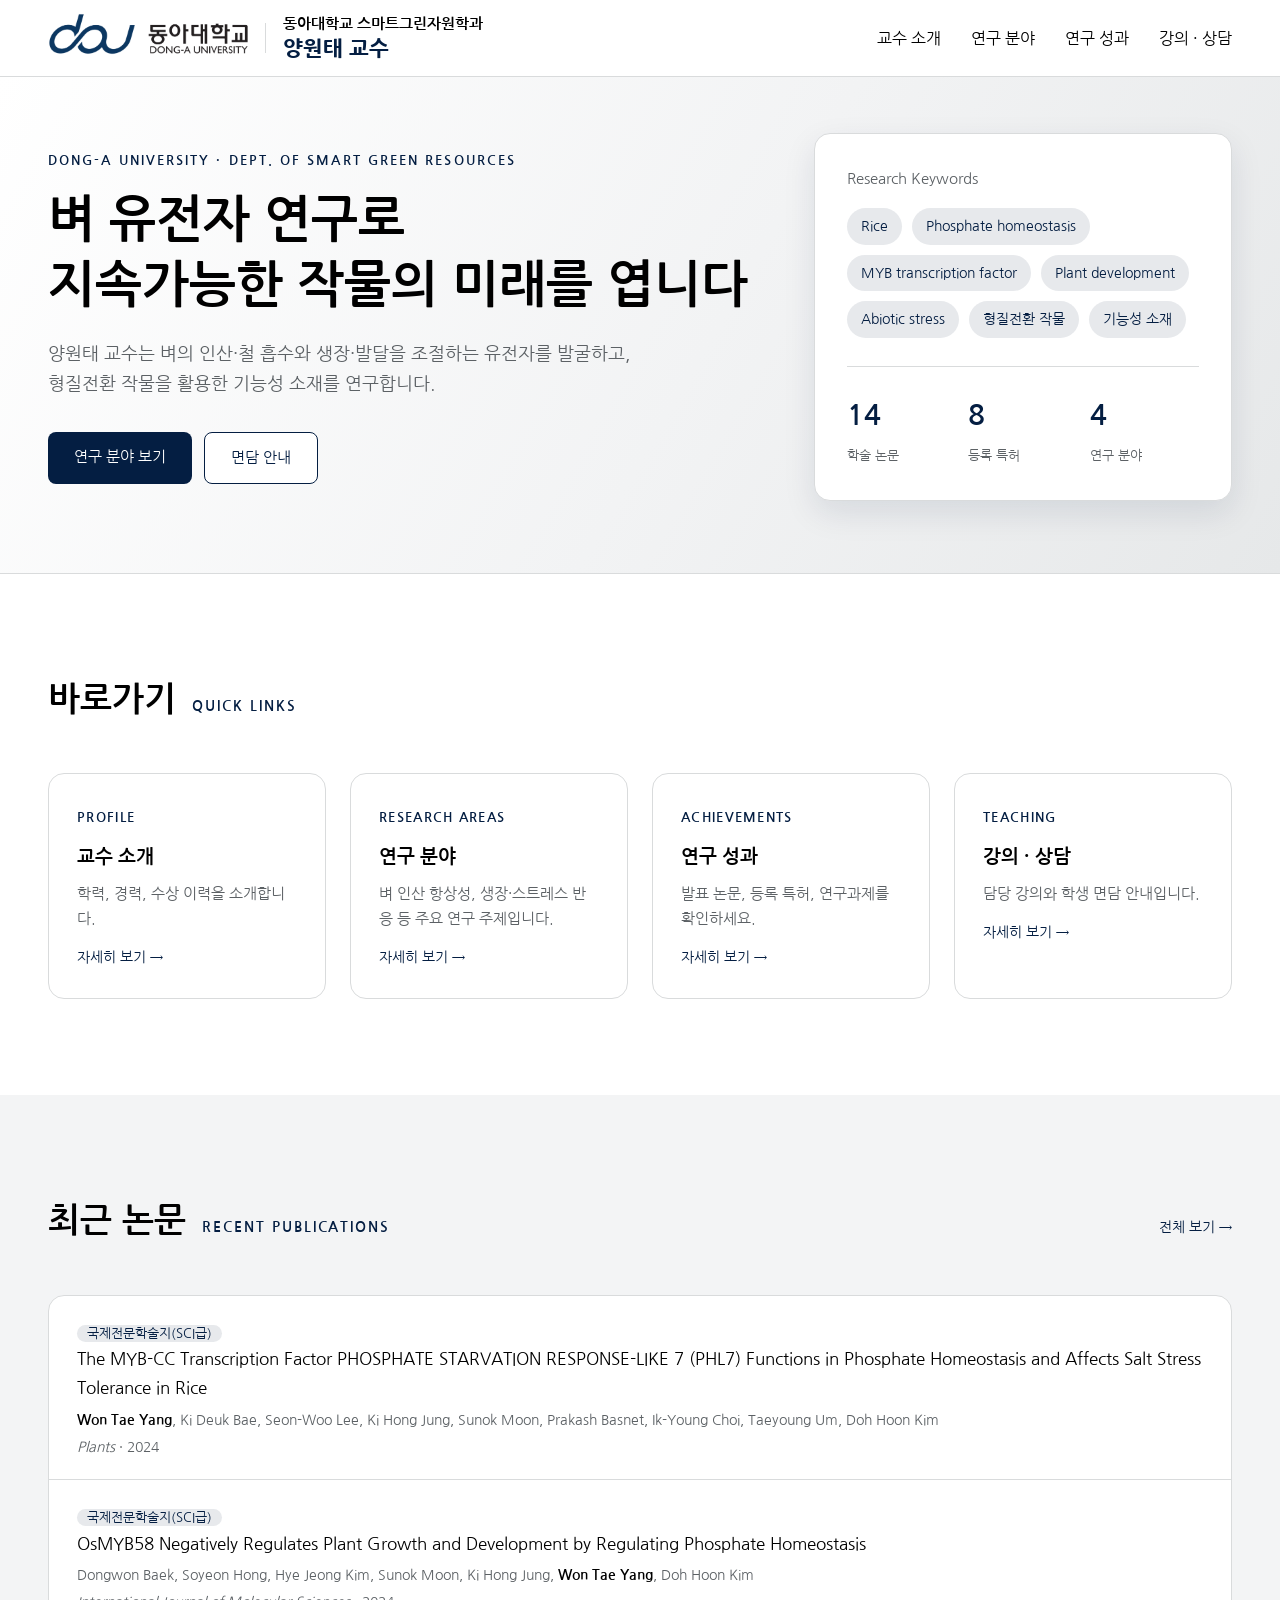
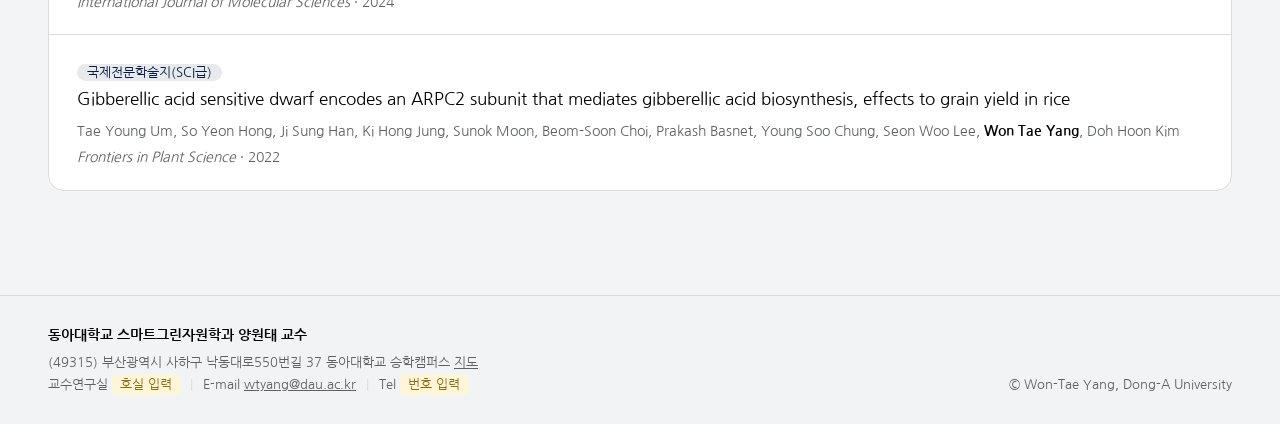
==== index.html @ 700a0b3d "Initial site for Prof. Won-Tae Yang - Pages: home, profile, research areas, achievements (papers/pat" ====
<!doctype html>
<html lang="ko" data-theme="light">
<head>
<meta charset="utf-8">
<meta name="viewport" content="width=1280">
<title>양원태 교수 · 동아대학교 스마트그린자원학과</title>
<link href="https://fonts.googleapis.com/css2?family=Nanum+Gothic:wght@400;700;800&display=swap" rel="stylesheet">
<link rel="stylesheet" href="styles.css">
</head>
<body>

<header class="nav">
  <div class="wrap">
    <a class="brand" href="index.html"><img class="brand-logo" src="images/donga-logo.png" alt="동아대학교"><span class="brand-text"><span class="brand-dept">동아대학교 스마트그린자원학과</span><span class="brand-name"><b>양원태 교수</b></span></span></a>
    <nav><ul>
      <li><a href="about.html">교수 소개</a></li>
      <li><a href="research.html">연구 분야</a></li>
      <li><a href="achievements.html">연구 성과</a></li>
      <li><a href="teaching.html">강의 · 상담</a></li>
    </ul></nav>
  </div>
</header>

<div class="hero">
  <div class="wrap">
    <div>
      <div class="eyebrow">Dong-A University · Dept. of Smart Green Resources</div>
      <h1>벼 유전자 연구로<br>지속가능한 작물의 미래를 엽니다</h1>
      <p>양원태 교수는 벼의 인산·철 흡수와 생장·발달을 조절하는 유전자를 발굴하고,<br>형질전환 작물을 활용한 기능성 소재를 연구합니다.</p>
      <div class="btns">
        <a class="btn primary" href="research.html">연구 분야 보기</a>
        <a class="btn ghost" href="teaching.html#office">면담 안내</a>
      </div>
    </div>
    <div class="keyword-box">
      <h3>Research Keywords</h3>
      <div class="tags">
        <span class="tag">Rice</span><span class="tag">Phosphate homeostasis</span><span class="tag">MYB transcription factor</span>
        <span class="tag">Plant development</span><span class="tag">Abiotic stress</span><span class="tag">형질전환 작물</span>
        <span class="tag">기능성 소재</span>
      </div>
      <div class="stats">
        <div><b id="stat-papers">–</b><span>학술 논문</span></div>
        <div><b id="stat-patents">–</b><span>등록 특허</span></div>
        <div><b>4</b><span>연구 분야</span></div>
      </div>
    </div>
  </div>
</div>

<main>
<section>
  <div class="wrap">
    <div class="sec-head"><h2>바로가기</h2><span class="en">Quick Links</span></div>
    <div class="ovgrid four">
      <a class="ovcard" href="about.html">
        <span class="en">Profile</span>
        <h3>교수 소개</h3>
        <p>학력, 경력, 수상 이력을 소개합니다.</p>
        <span class="more">자세히 보기 →</span>
      </a>
      <a class="ovcard" href="research.html">
        <span class="en">Research Areas</span>
        <h3>연구 분야</h3>
        <p>벼 인산 항상성, 생장·스트레스 반응 등 주요 연구 주제입니다.</p>
        <span class="more">자세히 보기 →</span>
      </a>
      <a class="ovcard" href="achievements.html">
        <span class="en">Achievements</span>
        <h3>연구 성과</h3>
        <p>발표 논문, 등록 특허, 연구과제를 확인하세요.</p>
        <span class="more">자세히 보기 →</span>
      </a>
      <a class="ovcard" href="teaching.html">
        <span class="en">Teaching</span>
        <h3>강의 · 상담</h3>
        <p>담당 강의와 학생 면담 안내입니다.</p>
        <span class="more">자세히 보기 →</span>
      </a>
    </div>
  </div>
</section>

<section class="alt">
  <div class="wrap">
    <div class="sec-head"><h2>최근 논문</h2><span class="en">Recent Publications</span><a class="sec-more" href="achievements.html">전체 보기 →</a></div>
    <ul class="pubs" id="recent-papers"></ul>
  </div>
</section>
</main>

<footer>
  <div class="wrap">
    <div class="foot-info">
      <b>동아대학교 스마트그린자원학과 양원태 교수</b>
      <p>(49315) 부산광역시 사하구 낙동대로550번길 37 동아대학교 승학캠퍼스 <a href="https://map.kakao.com/?q=%EB%8F%99%EC%95%84%EB%8C%80%ED%95%99%EA%B5%90%20%EC%8A%B9%ED%95%99%EC%BA%A0%ED%8D%BC%EC%8A%A4" target="_blank" rel="noopener">지도</a></p>
      <p><span>교수연구실 <span class="todo">호실 입력</span></span><span>E-mail <a href="mailto:wtyang@dau.ac.kr">wtyang@dau.ac.kr</a></span><span>Tel <span class="todo">번호 입력</span></span></p>
    </div>
    <div class="foot-copy">© Won-Tae Yang, Dong-A University</div>
  </div>
</footer>
<script src="site-data.js"></script>
<script src="achievements.js"></script>
</body>
</html>
---- styles.css ----
:root{
  --bg:#ffffff; --bg-alt:#f3f4f5; --surface:#ffffff; --ink:#000000; --muted:#5c6165; --line:#d9dbdc;
  --accent:#041e42; --accent-dark:#000000; --accent-soft:#e7e9ec; --secondary:#a2aaad;
}
*{box-sizing:border-box}
html{scroll-behavior:smooth}
body{margin:0;background:var(--bg);color:var(--ink);font-family:"Nanum Gothic",system-ui,sans-serif;line-height:1.75;font-size:16px;min-width:1100px}
a{color:var(--accent)}
.wrap{max-width:1360px;margin:0 auto;padding:0 48px}

/* Nav */
header.nav{position:sticky;top:0;z-index:10;background:rgba(255,255,255,.95);backdrop-filter:blur(8px);border-bottom:1px solid var(--line)}
header.nav .wrap{max-width:none;padding:0 48px;display:flex;align-items:center;justify-content:space-between;height:76px}
.brand{flex-shrink:0;display:flex;align-items:center;gap:16px;text-decoration:none;color:var(--ink);line-height:1.3}
.brand-logo{height:42px;width:auto;margin-bottom:8px}
.brand-text{position:relative;padding-left:18px}
.brand-text::before{content:"";position:absolute;left:0;top:50%;width:1px;height:30px;background:var(--line);transform:translateY(-50%)}
.brand-name{display:flex;align-items:baseline;gap:10px}
.brand b{font-family:"Nanum Gothic",sans-serif;font-size:21px;font-weight:800;color:var(--accent)}
.brand-dept{display:block;font-size:15px;font-weight:700;color:var(--ink);margin-bottom:2px}
nav ul{display:flex;gap:30px;list-style:none;margin:0;padding:0}
nav a{color:var(--ink);text-decoration:none;font-size:15.5px;font-weight:500;padding:26px 0;border-bottom:2px solid transparent}
nav a:hover{color:var(--accent);border-bottom-color:var(--accent)}
nav a.active{color:var(--accent);border-bottom-color:var(--accent);font-weight:700}

/* Hero (home page) */
.hero{background:linear-gradient(120deg,#ffffff 0%,#f2f3f4 55%,#e6e8e9 100%);padding:56px 0 72px;border-bottom:1px solid var(--line)}
.hero .wrap{display:grid;grid-template-columns:1.7fr 1fr;gap:56px;align-items:center}
.eyebrow{letter-spacing:.16em;font-size:13px;color:var(--accent);text-transform:uppercase;font-weight:700}
.hero h1{font-family:"Nanum Gothic",sans-serif;font-size:50px;line-height:1.3;margin:14px 0 22px;color:var(--ink)}
.hero p{font-size:17.5px;color:var(--muted);margin:0;max-width:680px}
.btns{display:flex;gap:12px;margin-top:32px}
.btn{display:inline-block;padding:12px 26px;border-radius:8px;text-decoration:none;font-weight:500;font-size:15px}
.btn.primary{background:var(--accent);color:#fff}
.btn.primary:hover{background:var(--accent-dark)}
.btn.ghost{border:1px solid var(--accent);color:var(--accent);background:#fff}
.keyword-box{background:#fff;border:1px solid var(--line);border-radius:16px;padding:32px;box-shadow:0 12px 32px rgba(4,30,66,.10)}
.keyword-box h3{margin:0 0 16px;font-size:15px;color:var(--muted);font-weight:500}
.tags{display:flex;flex-wrap:wrap;gap:10px}
.tag{background:var(--accent-soft);color:var(--accent);border-radius:999px;padding:6px 14px;font-size:14px;font-weight:500}
.stats{display:grid;grid-template-columns:repeat(3,1fr);gap:12px;margin-top:28px;padding-top:24px;border-top:1px solid var(--line)}
.stats b{display:block;font-family:"Nanum Gothic",sans-serif;font-size:28px;color:var(--accent)}
.stats span{font-size:13px;color:var(--muted)}

/* Page head (sub pages) */
.pagehead{background:linear-gradient(120deg,#ffffff 0%,#f2f3f4 100%);padding:58px 0;border-bottom:1px solid var(--line)}
.pagehead h1{font-family:"Nanum Gothic",sans-serif;font-size:36px;margin:10px 0 8px;color:var(--ink)}
.pagehead p{margin:0;color:var(--muted);font-size:16px;max-width:640px}

/* Home overview quick-links */
.ovgrid{display:grid;grid-template-columns:repeat(3,1fr);gap:24px}
.ovcard{display:block;background:var(--surface);border:1px solid var(--line);border-radius:16px;padding:28px;text-decoration:none;color:var(--ink);transition:box-shadow .2s,transform .2s}
.ovcard:hover{box-shadow:0 14px 34px rgba(0,0,0,.08);transform:translateY(-2px)}
.ovcard .en{color:var(--accent);font-size:13px;letter-spacing:.1em;text-transform:uppercase;font-weight:700}
.ovcard h3{margin:10px 0 8px;font-size:19px}
.ovcard p{margin:0;font-size:14.5px;color:var(--muted)}
.ovcard .more{display:inline-block;margin-top:14px;font-size:13.5px;color:var(--accent);font-weight:500}

.sec-head .sec-more{margin-left:auto;font-size:14px;text-decoration:none}

/* Sections */
section{padding:96px 0}
section.alt{background:var(--bg-alt)}
.sec-head{display:flex;align-items:baseline;gap:16px;margin-bottom:44px}
h2{font-family:"Nanum Gothic",sans-serif;font-size:34px;margin:0}
.sec-head .en{color:var(--accent);font-size:14px;letter-spacing:.14em;text-transform:uppercase;font-weight:700}

/* Profile */
.profile{display:grid;grid-template-columns:280px 1fr;gap:56px;align-items:start}
.photo{aspect-ratio:3/4;background:var(--accent-soft);border-radius:16px;display:flex;align-items:center;justify-content:center;color:var(--muted);font-size:14px;text-align:center;border:1px solid var(--line);overflow:hidden}
.photo img{width:100%;height:100%;object-fit:cover}
.profile h3{margin:0;font-size:30px}
.profile h3 small{font-size:17px;color:var(--muted);font-weight:400;margin-left:8px}
.affil{color:var(--muted);margin:6px 0 32px;font-size:16px}
.info{display:grid;grid-template-columns:1fr 1fr;gap:20px}
.info .item{background:var(--bg-alt);border-radius:12px;padding:20px 24px}
.info .label{font-size:16.5px;color:var(--accent);font-weight:800;letter-spacing:.04em;margin-bottom:10px}
.info .item.full{grid-column:1/-1}
.edu{list-style:none;margin:0;padding:0}
.edu li{display:flex;gap:14px;margin-bottom:8px;line-height:1.5}
.edu li:last-child{margin-bottom:0}
.edu b{flex:0 0 40px;color:var(--accent)}
.edu small{display:block;font-size:13px;color:var(--muted)}

/* Research panels (accordion) */
.rpanels{display:flex;flex-direction:column;gap:16px}
.rpanel{background:var(--surface);border:1px solid var(--line);border-radius:16px;transition:box-shadow .2s,border-color .2s}
.rpanel:hover{box-shadow:0 10px 28px rgba(0,0,0,.07)}
.rpanel[open]{border-color:var(--accent);box-shadow:0 14px 34px rgba(4,30,66,.10)}
.rpanel summary{display:flex;align-items:flex-start;gap:24px;padding:28px 32px;cursor:pointer;list-style:none}
.rpanel summary::-webkit-details-marker{display:none}
.rpanel .num{flex:0 0 48px;display:inline-flex;width:48px;height:48px;border-radius:12px;background:var(--accent-soft);color:var(--accent);align-items:center;justify-content:center;font-weight:700}
.rpanel[open] .num{background:var(--accent);color:#fff}
.rhead{flex:1;display:block}
.rhead h3{margin:0 0 2px;font-size:20px}
.rpanel summary:hover h3{color:var(--accent)}
.rhead .en{display:block;color:var(--muted);font-size:14px;font-style:italic;margin-bottom:8px}
.rhead .sum{display:block;font-size:15.5px;color:var(--muted)}
.rpanel .toggle{flex:0 0 32px;width:32px;height:32px;border-radius:50%;border:1px solid var(--line);position:relative;margin-top:8px;transition:transform .25s,background .2s}
.rpanel .toggle::before,.rpanel .toggle::after{content:"";position:absolute;left:50%;top:50%;width:12px;height:2px;background:var(--accent);transform:translate(-50%,-50%)}
.rpanel .toggle::after{transform:translate(-50%,-50%) rotate(90deg);transition:opacity .2s}
.rpanel[open] .toggle{background:var(--accent);border-color:var(--accent)}
.rpanel[open] .toggle::before{background:#fff}
.rpanel[open] .toggle::after{opacity:0}
.rdetail{display:grid;grid-template-columns:1.2fr 1fr;gap:40px;margin:0 32px;padding:28px 0 32px 72px;border-top:1px solid var(--line);animation:rfade .25s ease}
@keyframes rfade{from{opacity:0;transform:translateY(-6px)}to{opacity:1;transform:none}}
.rdetail h4{margin:0 0 12px;font-size:14px;color:var(--accent);letter-spacing:.06em}
.rdetail ul{margin:0;padding-left:18px;font-size:15px;color:var(--ink)}
.rdetail li{margin-bottom:8px}
.rdetail ul.refs{list-style:none;padding:0;color:var(--muted);font-size:14px}
.rdetail ul.refs li{display:flex;gap:10px;align-items:baseline;line-height:1.55;margin-bottom:12px}
.rdetail ul.refs .badge{flex:0 0 auto}
.rphotos{grid-column:1/-1;display:grid;grid-template-columns:repeat(3,1fr);gap:16px}
.rphotos figure{margin:0}
.rphotos a{display:block;height:200px;border-radius:12px;overflow:hidden;background:var(--bg-alt);border:1px solid var(--line)}
.rphotos img{width:100%;height:100%;object-fit:cover;transition:transform .3s}
.rphotos a:hover img{transform:scale(1.04)}
.rphotos figcaption{font-size:13.5px;color:var(--muted);margin-top:8px}
.rphotos figcaption:empty{display:none}

/* Publications */
.pub-year{font-family:"Nanum Gothic",sans-serif;font-size:21px;color:var(--ink);margin:40px 0 14px;padding-bottom:8px;border-bottom:2px solid var(--accent-soft)}
.pub-year:first-child{margin-top:0}
.pubs{list-style:none;margin:0 0 8px;padding:0;background:#fff;border:1px solid var(--line);border-radius:16px}
.pubs li{padding:20px 28px;border-top:1px solid var(--line);display:flex;gap:22px;align-items:flex-start}
.pubs li:first-child{border-top:none}
.pub-body{flex:1;min-width:0}
.ptitle{font-weight:500;font-size:16.5px}
.ptitle a{color:var(--ink);text-decoration:none}
.ptitle a:hover{color:var(--accent);text-decoration:underline}
.meta{color:var(--muted);font-size:14px;margin-top:5px}
.meta .badge{margin-right:8px}
.meta.authors b{color:var(--ink)}
.meta.journal{margin-top:2px}

/* Achievements tabs */
.tabs{display:flex;gap:8px;border-bottom:2px solid var(--line);margin-bottom:36px}
.tab{background:none;border:0;border-bottom:3px solid transparent;margin-bottom:-2px;padding:14px 28px;font:inherit;font-size:18px;color:var(--muted);cursor:pointer}
.tab span{display:inline-block;min-width:26px;margin-left:6px;padding:0 8px;border-radius:999px;background:var(--bg-alt);font-size:13px;color:var(--muted)}
.tab:hover{color:var(--accent)}
.tab.on{color:var(--accent);border-bottom-color:var(--accent);font-weight:800}
.tab.on span{background:var(--accent);color:#fff}
.tab-note{margin:0 0 28px;font-size:14px;color:var(--muted)}

/* Projects */
.ach .table td:first-child{width:170px}
.panel{background:#fff;border:1px solid var(--line);border-radius:16px;padding:32px}
.panel h3{margin:0 0 16px;font-size:19px}
.table{width:100%;border-collapse:collapse;font-size:15px}
.table th,.table td{text-align:left;padding:14px 8px;border-top:1px solid var(--line);vertical-align:top}
.table th{color:var(--ink);font-weight:400;font-size:16px;border-top:none;border-bottom:2px solid var(--line)}
.table td:first-child{white-space:nowrap;color:var(--accent);font-weight:500;width:130px}
.badge{background:var(--accent-soft);color:var(--accent);font-size:12.5px;padding:2px 10px;border-radius:999px}
.agency{display:block;font-size:13px;color:var(--muted);margin-top:2px}

/* Common helpers */
[hidden]{display:none!important}
.btn.sm{padding:8px 18px;font-size:14px;cursor:pointer;font-family:inherit}
.empty-note{color:var(--muted);padding:32px 0;text-align:center;background:var(--bg-alt);border-radius:12px;margin:0}

footer{background:#f2f3f4;border-top:1px solid var(--line);padding:28px 0;color:var(--muted);font-size:13px;line-height:1.7}
footer .wrap{display:flex;justify-content:space-between;align-items:flex-end;gap:24px}
.foot-info b{display:block;color:var(--ink);font-size:14px;margin-bottom:4px}
.foot-info p{margin:0}
.foot-info p>span+span::before{content:"|";margin:0 10px;color:var(--line)}
.foot-info a{color:var(--muted)}
.foot-info a:hover{color:var(--accent)}
.foot-copy{white-space:nowrap;font-size:12.5px}

/* Personal page additions */
.todo{display:inline-block;background:#fff6d9;color:#8a6d12;font-size:12.5px;border-radius:4px;padding:0 8px}
.ovgrid.four{grid-template-columns:repeat(4,1fr)}
.table.courses td:first-child{width:auto;white-space:normal;color:var(--ink)}
.table.courses td:last-child{width:180px;color:var(--muted)}
.table.courses td b{font-weight:700}
.table td.empty-cell,.table.courses td.empty-cell{text-align:center;color:var(--muted);font-weight:400;padding:40px 0;width:auto}
.office{display:grid;grid-template-columns:1.6fr 1fr;gap:24px}
.office-info{background:#fff;border:1px solid var(--line);border-radius:16px;padding:12px 32px}
.office-row{display:flex;gap:24px;padding:18px 0;border-top:1px solid var(--line)}
.office-row:first-child{border-top:none}
.office-row span{flex:0 0 90px;font-weight:700;color:var(--accent);font-size:15px}
.office-row p{margin:0;font-size:15.5px;white-space:pre-wrap}
.office-contact{background:var(--accent);color:#fff;border-radius:16px;padding:28px 30px}
.office-contact .en{color:#a9b8cf;font-size:13px;letter-spacing:.1em;text-transform:uppercase;font-weight:700}
.office-contact .rc-line{display:flex;gap:12px;margin:12px 0 18px;font-size:15px}
.office-contact .rc-line span{flex:0 0 60px;color:#a9b8cf;font-size:13.5px}
.office-contact a:not(.btn){color:#fff;text-decoration:none}
.office-contact .btn{background:#fff;color:var(--accent);border:0}
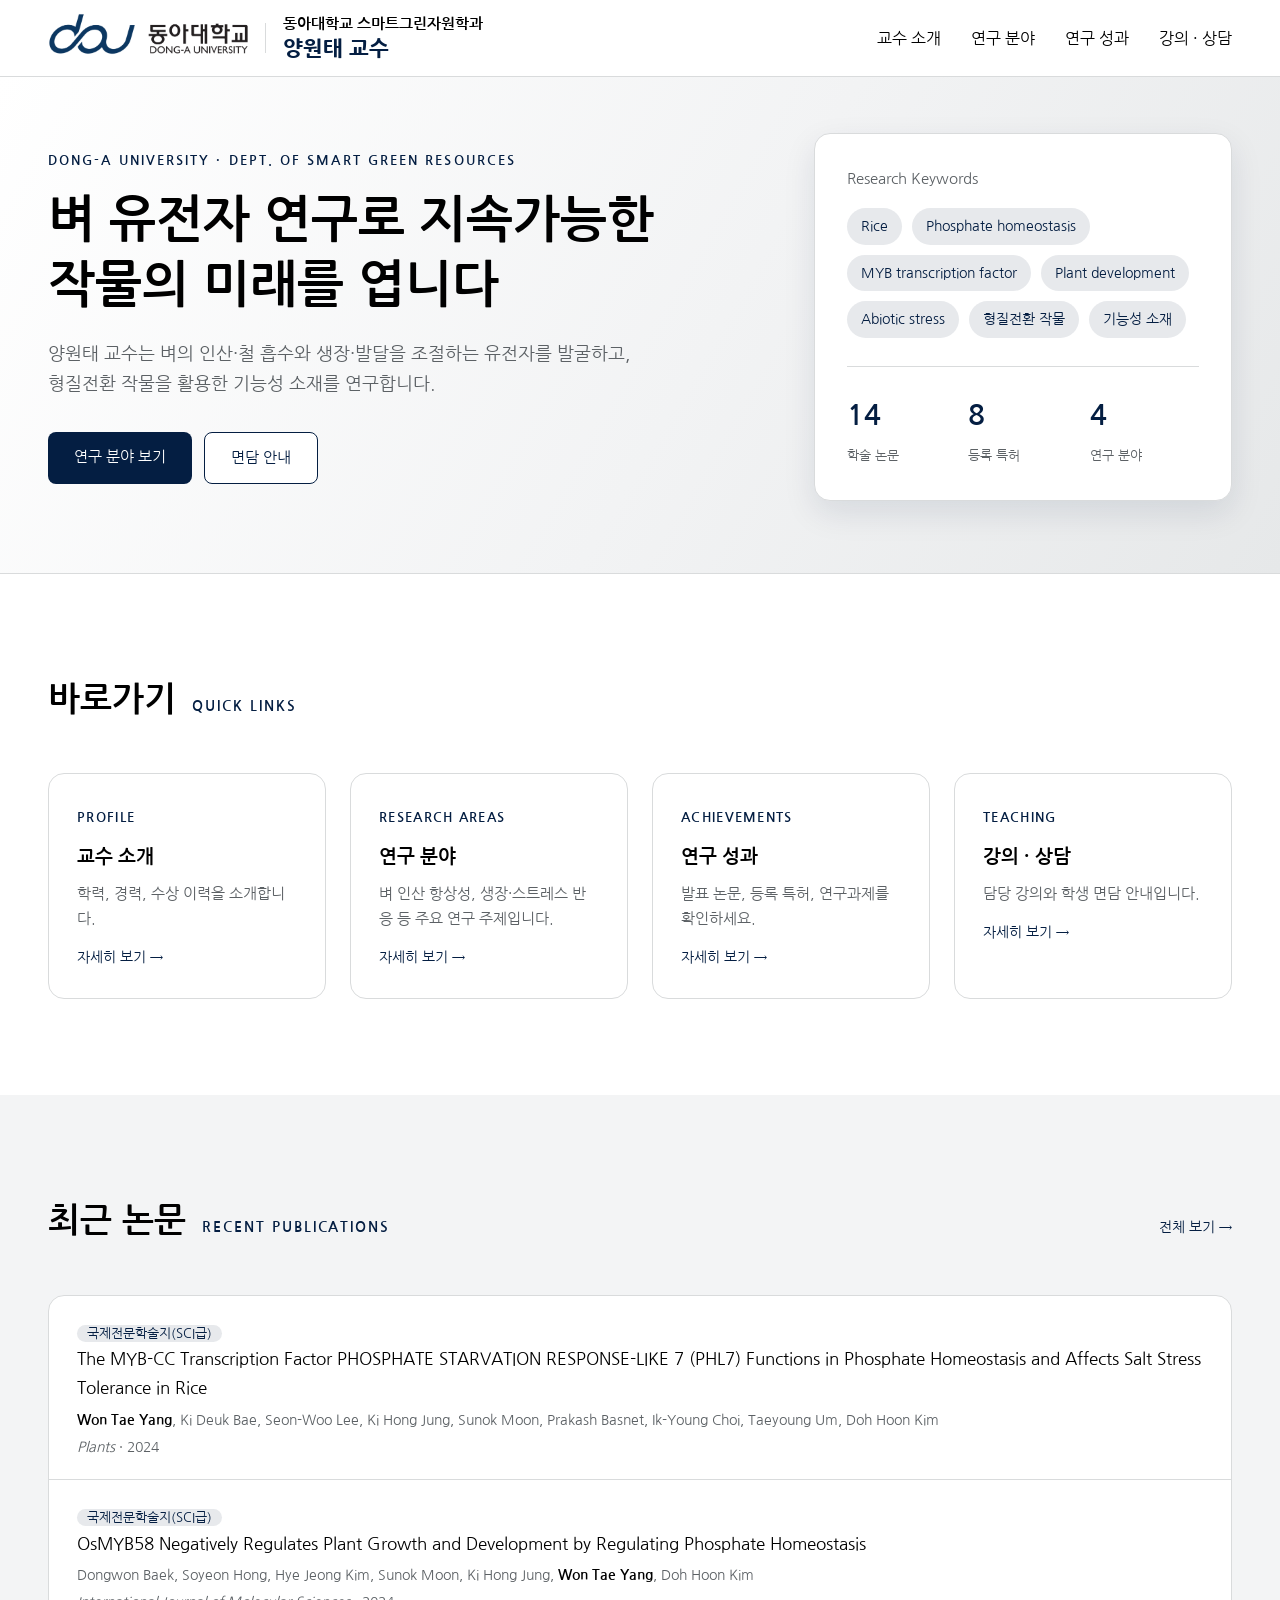
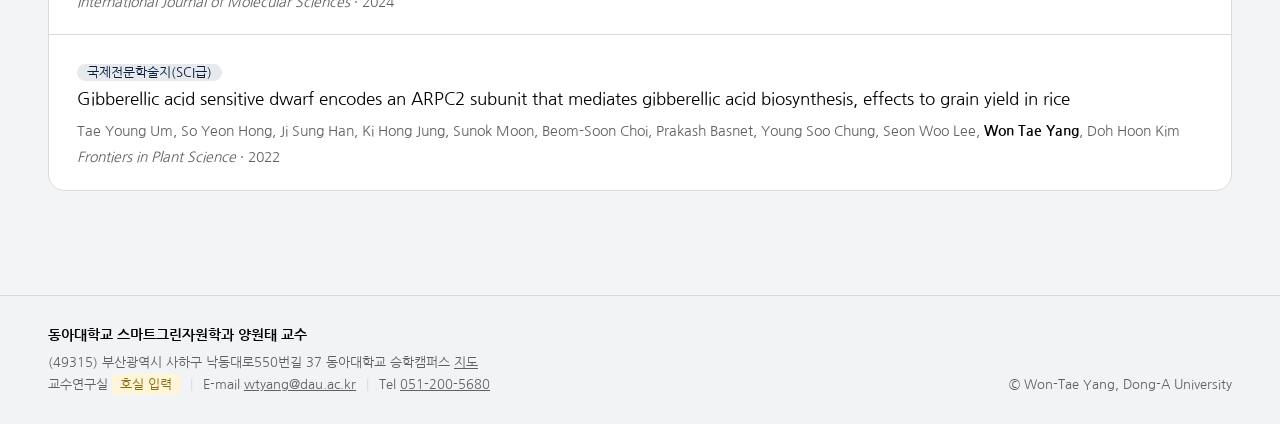
==== commit 03b874eb: "Rebalance hero title, header text sizes, add office phone Co-Authored-By: Claude Opus 5.5 <noreply@a" ====
--- a/index.html
+++ b/index.html
@@ -25,7 +25,7 @@
   <div class="wrap">
     <div>
       <div class="eyebrow">Dong-A University · Dept. of Smart Green Resources</div>
-      <h1>벼 유전자 연구로<br>지속가능한 작물의 미래를 엽니다</h1>
+      <h1>벼 유전자 연구로 지속가능한<br>작물의 미래를 엽니다</h1>
       <p>양원태 교수는 벼의 인산·철 흡수와 생장·발달을 조절하는 유전자를 발굴하고,<br>형질전환 작물을 활용한 기능성 소재를 연구합니다.</p>
       <div class="btns">
         <a class="btn primary" href="research.html">연구 분야 보기</a>
@@ -94,7 +94,7 @@
     <div class="foot-info">
       <b>동아대학교 스마트그린자원학과 양원태 교수</b>
       <p>(49315) 부산광역시 사하구 낙동대로550번길 37 동아대학교 승학캠퍼스 <a href="https://map.kakao.com/?q=%EB%8F%99%EC%95%84%EB%8C%80%ED%95%99%EA%B5%90%20%EC%8A%B9%ED%95%99%EC%BA%A0%ED%8D%BC%EC%8A%A4" target="_blank" rel="noopener">지도</a></p>
-      <p><span>교수연구실 <span class="todo">호실 입력</span></span><span>E-mail <a href="mailto:wtyang@dau.ac.kr">wtyang@dau.ac.kr</a></span><span>Tel <span class="todo">번호 입력</span></span></p>
+      <p><span>교수연구실 <span class="todo">호실 입력</span></span><span>E-mail <a href="mailto:wtyang@dau.ac.kr">wtyang@dau.ac.kr</a></span><span>Tel <a href="tel:0512005680">051-200-5680</a></span></p>
     </div>
     <div class="foot-copy">© Won-Tae Yang, Dong-A University</div>
   </div>
--- a/styles.css
+++ b/styles.css
@@ -27,7 +27,7 @@
 .hero{background:linear-gradient(120deg,#ffffff 0%,#f2f3f4 55%,#e6e8e9 100%);padding:56px 0 72px;border-bottom:1px solid var(--line)}
 .hero .wrap{display:grid;grid-template-columns:1.7fr 1fr;gap:56px;align-items:center}
 .eyebrow{letter-spacing:.16em;font-size:13px;color:var(--accent);text-transform:uppercase;font-weight:700}
-.hero h1{font-family:"Nanum Gothic",sans-serif;font-size:50px;line-height:1.3;margin:14px 0 22px;color:var(--ink)}
+.hero h1{font-family:"Nanum Gothic",sans-serif;font-size:50px;line-height:1.3;margin:14px 0 22px;color:var(--ink);word-break:keep-all}
 .hero p{font-size:17.5px;color:var(--muted);margin:0;max-width:680px}
 .btns{display:flex;gap:12px;margin-top:32px}
 .btn{display:inline-block;padding:12px 26px;border-radius:8px;text-decoration:none;font-weight:500;font-size:15px}
